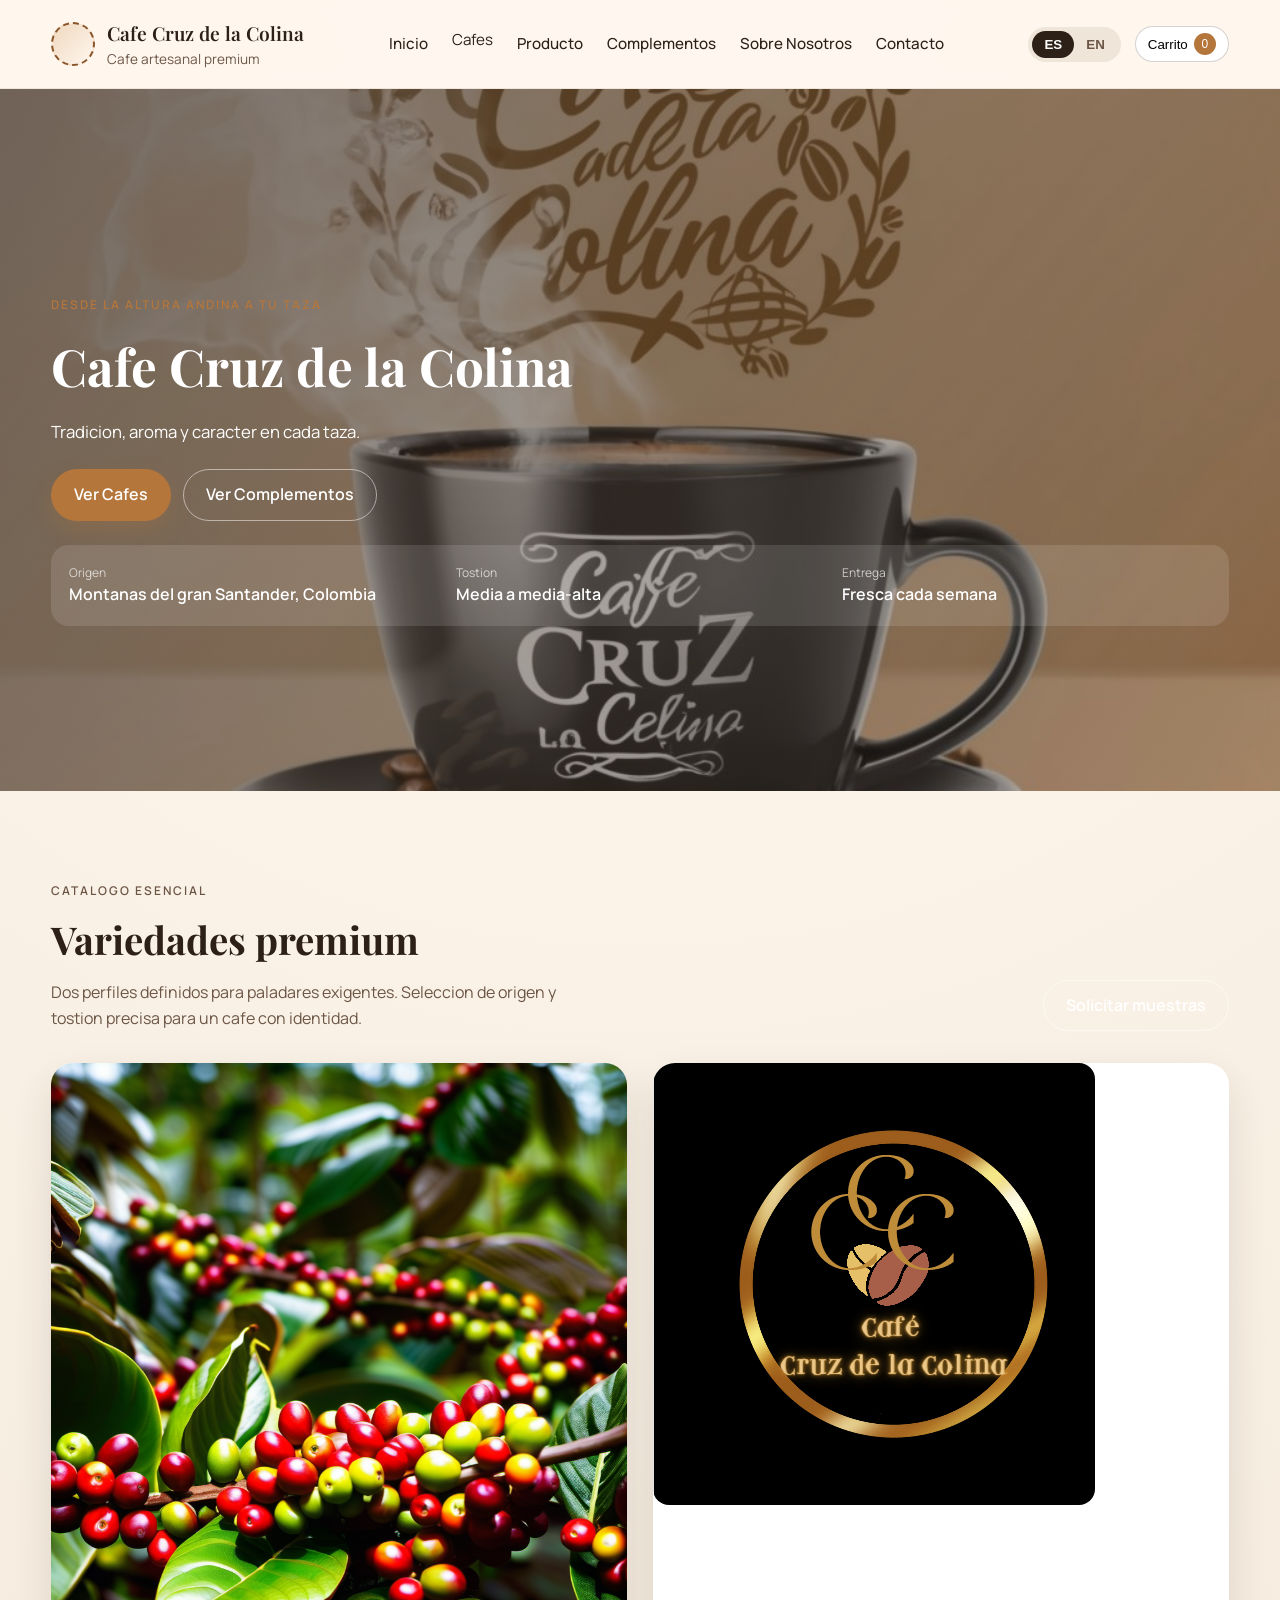
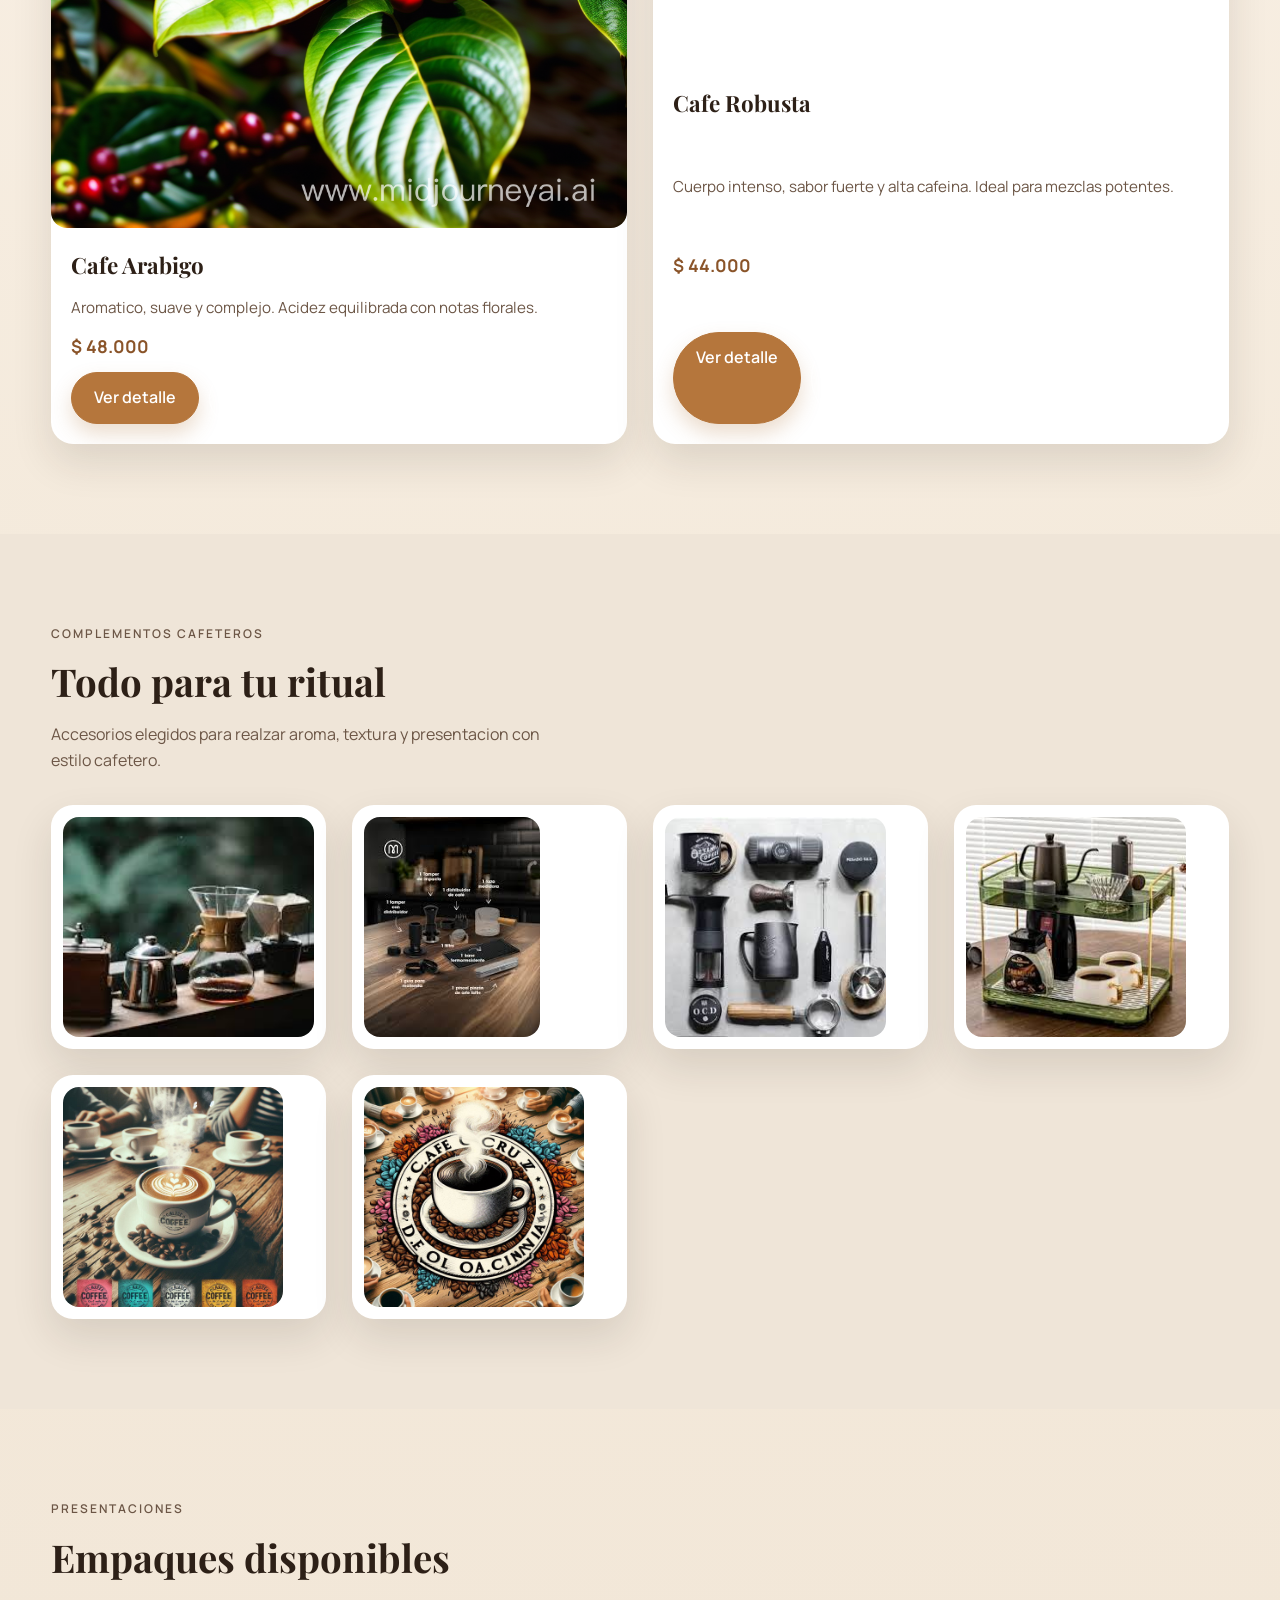
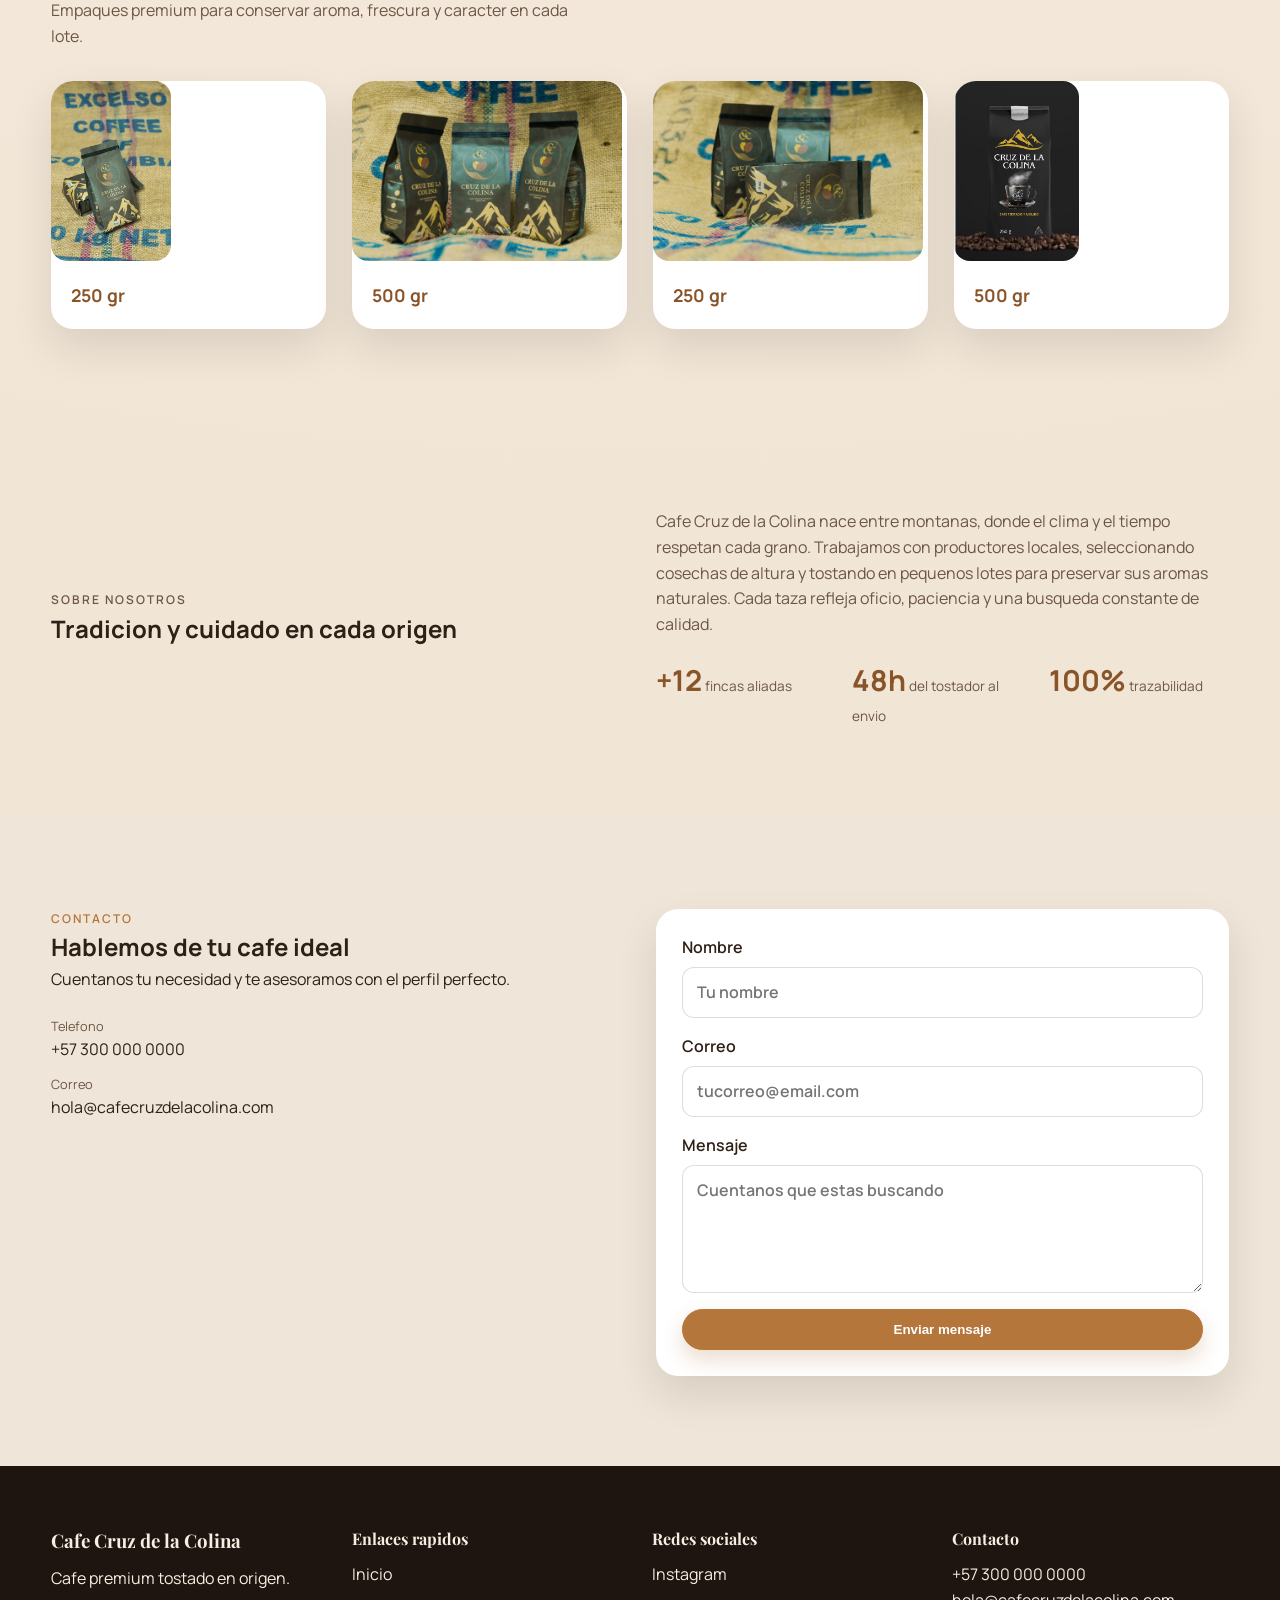
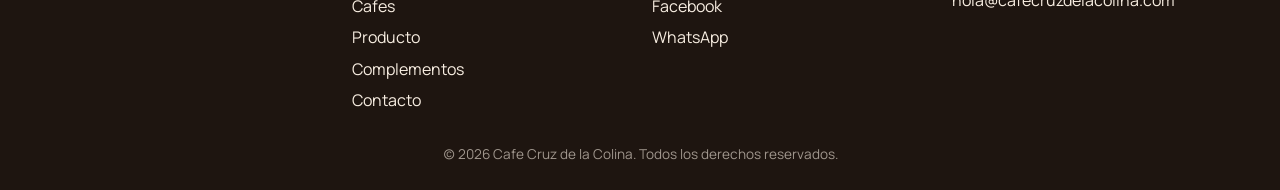
==== index.html @ 1030d4c2 "Add files via upload" ====
<!DOCTYPE html>
<html lang="es">
  <head>
    <meta charset="UTF-8" />
    <meta name="viewport" content="width=device-width, initial-scale=1" />
    <title>Cafe Cruz de la Colina | Cafe premium</title>
    <meta
      name="description"
      content="Cafe premium tostado y molido. Descubre variedades Arabigo y Robusta, y complementos para tu ritual cafetero."
    />
    <link rel="stylesheet" href="styles.css" />
    <link rel="preconnect" href="https://fonts.googleapis.com" />
    <link rel="preconnect" href="https://fonts.gstatic.com" crossorigin />
    <link
      href="https://fonts.googleapis.com/css2?family=Playfair+Display:wght@400;500;600;700&family=Manrope:wght@300;400;500;600;700&display=swap"
      rel="stylesheet"
    />
  </head>
  <body>
    <header class="site-header">
      <div class="container header-inner">
        <a class="logo" href="index.html" aria-label="Cafe Cruz de la Colina">
          <div class="logo-mark" aria-hidden="true"></div>
          <div class="logo-text">
            <span class="brand" data-i18n="brand">Cafe Cruz de la Colina</span>
            <span class="tagline" data-i18n="tagline">Cafe artesanal premium</span>
          </div>
        </a>
        <nav class="main-nav" aria-label="Principal">
          <ul>
            <li><a href="#inicio" data-i18n="nav.home">Inicio</a></li>
            <li class="has-dropdown">
              <button class="nav-trigger" type="button" aria-expanded="false" data-i18n="nav.coffees">
                Cafes
              </button>
              <ul class="dropdown">
                <li><a href="cafe-arabigo.html" data-i18n="nav.arabica">Cafe Arabigo</a></li>
                <li><a href="cafe-robusta.html" data-i18n="nav.robusta">Cafe Robusta</a></li>
              </ul>
            </li>
            <li><a href="#producto" data-i18n="nav.product">Producto</a></li>
            <li><a href="#complementos" data-i18n="nav.complements">Complementos</a></li>
            <li><a href="#nosotros" data-i18n="nav.about">Sobre Nosotros</a></li>
            <li><a href="#contacto" data-i18n="nav.contact">Contacto</a></li>
          </ul>
        </nav>
        <div class="header-actions">
          <div class="lang-toggle" role="group" aria-label="Selector de idioma">
            <button class="lang-btn active" type="button" data-lang="es">ES</button>
            <button class="lang-btn" type="button" data-lang="en">EN</button>
          </div>
          <button class="cart-btn" type="button" aria-label="Carrito">
            <span data-i18n="cart">Carrito</span>
            <span class="cart-count">0</span>
          </button>
        </div>
      </div>
    </header>

    <main>
      <section id="inicio" class="hero">
        <div class="hero-bg"></div>
        <div class="container hero-content">
          <p class="eyebrow" data-i18n="hero.eyebrow">Desde la altura andina a tu taza</p>
          <h1 data-i18n="hero.title">Cafe Cruz de la Colina</h1>
          <p class="hero-text" data-i18n="hero.subtitle">
            Tradicion, aroma y caracter en cada taza.
          </p>
          <div class="hero-actions">
            <a class="btn primary" href="#cafes" data-i18n="hero.ctaPrimary">Ver Cafes</a>
            <a class="btn ghost" href="#complementos" data-i18n="hero.ctaSecondary">Ver Complementos</a>
          </div>
          <div class="hero-meta">
            <div>
              <span class="meta-label" data-i18n="hero.meta1Label">Origen</span>
              <span class="meta-value" data-i18n="hero.meta1Value">Montanas del gran Santander, Colombia</span>
            </div>
            <div>
              <span class="meta-label" data-i18n="hero.meta2Label">Tostion</span>
              <span class="meta-value" data-i18n="hero.meta2Value">Media a media-alta</span>
            </div>
            <div>
              <span class="meta-label" data-i18n="hero.meta3Label">Entrega</span>
              <span class="meta-value" data-i18n="hero.meta3Value">Fresca cada semana</span>
            </div>
          </div>
        </div>
      </section>

      <section id="cafes" class="section">
        <div class="container">
          <div class="section-head">
            <div>
              <p class="eyebrow" data-i18n="coffees.eyebrow">Catalogo esencial</p>
              <h2 data-i18n="coffees.title">Variedades premium</h2>
              <p data-i18n="coffees.subtitle">
                Dos perfiles definidos para paladares exigentes. Seleccion de origen y tostion precisa para un cafe con identidad.
              </p>
            </div>
            <a class="btn ghost" href="#contacto" data-i18n="coffees.cta">Solicitar muestras</a>
          </div>
          <div class="grid two">
            <article class="product-card">
              <img src="cafe1.png" alt="Cafeto Arabigo" />
              <div class="product-body">
                <h3 data-i18n="arabica.title">Cafe Arabigo</h3>
                <p data-i18n="arabica.short">
                  Aromatico, suave y complejo. Acidez equilibrada con notas florales.
                </p>
                <div class="price">$ 48.000</div>
                <div class="card-actions">
                  <a class="btn primary" href="cafe-arabigo.html" data-i18n="arabica.cta">Ver detalle</a>
                  <button class="btn ghost" type="button" data-i18n="buy">Comprar ahora</button>
                </div>
              </div>
            </article>
            <article class="product-card">
              <img src="01.png" alt="Cafeto Robusta" />
              <div class="product-body">
                <h3 data-i18n="robusta.title">Cafe Robusta</h3>
                <p data-i18n="robusta.short">
                  Cuerpo intenso, sabor fuerte y alta cafeina. Ideal para mezclas potentes.
                </p>
                <div class="price">$ 44.000</div>
                <div class="card-actions">
                  <a class="btn primary" href="cafe-robusta.html" data-i18n="robusta.cta">Ver detalle</a>
                  <button class="btn ghost" type="button" data-i18n="buy">Comprar ahora</button>
                </div>
              </div>
            </article>
          </div>
        </div>
      </section>

      <section id="complementos" class="section alt">
        <div class="container">
          <div class="section-head">
            <div>
              <p class="eyebrow" data-i18n="complements.eyebrow">Complementos cafeteros</p>
              <h2 data-i18n="complements.title">Todo para tu ritual</h2>
              <p data-i18n="complements.subtitle">
                Accesorios elegidos para realzar aroma, textura y presentacion con estilo cafetero.
              </p>
            </div>
          </div>
          <div class="grid three">
            <article class="product-card compact image-only">
              <img src="cafetera1.jpg" alt="Cafetera premium" />
            </article>
            <article class="product-card compact image-only">
              <img src="cafetera2.jpg" alt="Cafetera premium" />
            </article>
            <article class="product-card compact image-only">
              <img src="cafetera3.jpg" alt="Cafetera premium" />
            </article>
            <article class="product-card compact image-only">
              <img src="cafetera4.jpg" alt="Cafetera premium" />
            </article>
            <article class="product-card compact image-only">
              <img src="cofee7.jpeg" alt="Pocillos artesanales" />
            </article>
            <article class="product-card compact image-only">
              <img src="cofee5.jpeg" alt="Gorra Cruz de la Colina" />
            </article>
          </div>
        </div>
      </section>

      <section id="producto" class="section">
        <div class="container">
          <div class="section-head">
            <div>
              <p class="eyebrow" data-i18n="product.eyebrow">Presentaciones</p>
              <h2 data-i18n="product.title">Empaques disponibles</h2>
              <p data-i18n="product.subtitle">
                Empaques premium para conservar aroma, frescura y caracter en cada lote.
              </p>
            </div>
          </div>
          <div class="grid four">
            <article class="product-card compact">
              <img src="empaque1.jpg" alt="Empaque de cafe 250 gr" />
              <div class="product-body">
                <div class="price" data-i18n="product.size250">250 gr</div>
              </div>
            </article>
            <article class="product-card compact">
              <img src="empaque2.jpg" alt="Empaque de cafe 500 gr" />
              <div class="product-body">
                <div class="price" data-i18n="product.size500">500 gr</div>
              </div>
            </article>
            <article class="product-card compact">
              <img src="empaque3.jpg" alt="Empaque de cafe 250 gr" />
              <div class="product-body">
                <div class="price" data-i18n="product.size250">250 gr</div>
              </div>
            </article>
            <article class="product-card compact">
              <img src="empaque4.jpg" alt="Empaque de cafe 500 gr" />
              <div class="product-body">
                <div class="price" data-i18n="product.size500">500 gr</div>
              </div>
            </article>
          </div>
        </div>
      </section>

      <section id="nosotros" class="section">
        <div class="container about">
          <div>
            <p class="eyebrow" data-i18n="about.eyebrow">Sobre nosotros</p>
            <h2 data-i18n="about.title">Tradicion y cuidado en cada origen</h2>
          </div>
          <div>
            <p data-i18n="about.body">
              Cafe Cruz de la Colina nace entre montanas, donde el clima y el tiempo respetan cada grano. Trabajamos con
              productores locales, seleccionando cosechas de altura y tostando en pequenos lotes para preservar sus
              aromas naturales. Cada taza refleja oficio, paciencia y una busqueda constante de calidad.
            </p>
            <div class="about-metrics">
              <div>
                <span class="metric">+12</span>
                <span class="metric-label" data-i18n="about.metric1">fincas aliadas</span>
              </div>
              <div>
                <span class="metric">48h</span>
                <span class="metric-label" data-i18n="about.metric2">del tostador al envio</span>
              </div>
              <div>
                <span class="metric">100%</span>
                <span class="metric-label" data-i18n="about.metric3">trazabilidad</span>
              </div>
            </div>
          </div>
        </div>
      </section>

      <section id="contacto" class="section alt">
        <div class="container contact">
          <div>
            <p class="eyebrow" data-i18n="contact.eyebrow">Contacto</p>
            <h2 data-i18n="contact.title">Hablemos de tu cafe ideal</h2>
            <p data-i18n="contact.subtitle">
              Cuentanos tu necesidad y te asesoramos con el perfil perfecto.
            </p>
            <div class="contact-info">
              <div>
                <span class="label" data-i18n="contact.phone">Telefono</span>
                <span>+57 300 000 0000</span>
              </div>
              <div>
                <span class="label" data-i18n="contact.email">Correo</span>
                <span>hola@cafecruzdelacolina.com</span>
              </div>
            </div>
          </div>
          <form class="contact-form">
            <label>
              <span data-i18n="contact.name">Nombre</span>
              <input type="text" name="nombre" placeholder="Tu nombre" required />
            </label>
            <label>
              <span data-i18n="contact.emailLabel">Correo</span>
              <input type="email" name="correo" placeholder="tucorreo@email.com" required />
            </label>
            <label>
              <span data-i18n="contact.message">Mensaje</span>
              <textarea name="mensaje" rows="4" placeholder="Cuentanos que estas buscando" required></textarea>
            </label>
            <button class="btn primary" type="submit" data-i18n="contact.send">Enviar mensaje</button>
          </form>
        </div>
      </section>
    </main>

    <footer class="site-footer">
      <div class="container footer-inner">
        <div>
          <h3>Cafe Cruz de la Colina</h3>
          <p data-i18n="footer.tagline">Cafe premium tostado en origen.</p>
        </div>
        <div>
          <h4 data-i18n="footer.quick">Enlaces rapidos</h4>
          <ul>
            <li><a href="#inicio" data-i18n="nav.home">Inicio</a></li>
            <li><a href="#cafes" data-i18n="nav.coffees">Cafes</a></li>
            <li><a href="#producto" data-i18n="nav.product">Producto</a></li>
            <li><a href="#complementos" data-i18n="nav.complements">Complementos</a></li>
            <li><a href="#contacto" data-i18n="nav.contact">Contacto</a></li>
          </ul>
        </div>
        <div>
          <h4 data-i18n="footer.social">Redes sociales</h4>
          <ul>
            <li><a href="https://instagram.com" target="_blank" rel="noreferrer">Instagram</a></li>
            <li><a href="https://facebook.com" target="_blank" rel="noreferrer">Facebook</a></li>
            <li><a href="https://wa.me/573000000000" target="_blank" rel="noreferrer">WhatsApp</a></li>
          </ul>
        </div>
        <div>
          <h4 data-i18n="footer.contact">Contacto</h4>
          <p>+57 300 000 0000</p>
          <p>hola@cafecruzdelacolina.com</p>
        </div>
      </div>
      <div class="footer-bottom">
        <span data-i18n="footer.copy">(c) 2026 Cafe Cruz de la Colina. Todos los derechos reservados.</span>
      </div>
    </footer>

    <aside class="cart-drawer" aria-hidden="true">
      <div class="cart-drawer-header">
        <h3 data-i18n="cart">Carrito</h3>
        <span class="cart-status">0</span>
      </div>
      <p class="cart-note" data-i18n="cart.note">
        Tu carrito esta listo para integracion de pagos.
      </p>
    </aside>

    <script src="app.js"></script>
  </body>
</html>
---- styles.css ----
:root {
  --bg: #f6f0e7;
  --bg-alt: #efe5d8;
  --text: #2d2017;
  --muted: #6c5646;
  --accent: #b5763c;
  --accent-dark: #8a5429;
  --cream: #fff7ef;
  --shadow: 0 18px 40px rgba(45, 32, 23, 0.12);
  --radius: 22px;
}

* {
  box-sizing: border-box;
  margin: 0;
  padding: 0;
}

body {
  font-family: "Manrope", sans-serif;
  color: var(--text);
  background: radial-gradient(circle at top, #fff7ef 0%, #f4eadc 45%, #efe2d1 100%);
  line-height: 1.6;
  scroll-behavior: smooth;
}

img {
  max-width: 100%;
  display: block;
  border-radius: 16px;
}

a {
  color: inherit;
  text-decoration: none;
}

a:focus-visible,
button:focus-visible,
input:focus-visible,
textarea:focus-visible {
  outline: 2px solid var(--accent-dark);
  outline-offset: 2px;
}

.container {
  width: min(1200px, 92vw);
  margin: 0 auto;
}

.site-header {
  position: sticky;
  top: 0;
  z-index: 50;
  background: rgba(255, 247, 239, 0.9);
  backdrop-filter: blur(10px);
  border-bottom: 1px solid rgba(45, 32, 23, 0.08);
}

.header-inner {
  display: flex;
  align-items: center;
  justify-content: space-between;
  padding: 18px 0;
  gap: 24px;
}

.logo {
  display: flex;
  align-items: center;
  gap: 12px;
}

.logo-mark {
  width: 44px;
  height: 44px;
  border-radius: 50%;
  border: 2px dashed var(--accent-dark);
  background: linear-gradient(135deg, #f0d8be, #fff7ef);
}

.logo-text {
  display: flex;
  flex-direction: column;
}

.brand {
  font-family: "Playfair Display", serif;
  font-size: 1.2rem;
  font-weight: 600;
}

.tagline {
  font-size: 0.85rem;
  color: var(--muted);
}

.main-nav ul {
  display: flex;
  align-items: center;
  list-style: none;
  gap: 20px;
  font-size: 0.95rem;
}

.main-nav {
  position: relative;
  z-index: 60;
}

.main-nav a,
.nav-trigger {
  padding: 6px 2px;
  color: var(--text);
  font-weight: 500;
  transition: color 0.2s ease;
}

.main-nav a:hover,
.nav-trigger:hover {
  color: var(--accent-dark);
}

.has-dropdown {
  position: relative;
  padding-bottom: 8px;
}

.nav-trigger {
  border: none;
  background: transparent;
  font: inherit;
  cursor: pointer;
}

.dropdown {
  position: absolute;
  top: calc(100% + 8px);
  left: 0;
  background: var(--cream);
  padding: 12px;
  border-radius: 14px;
  box-shadow: var(--shadow);
  list-style: none;
  min-width: 190px;
  display: flex;
  flex-direction: column;
  gap: 8px;
  z-index: 100;
  opacity: 0;
  visibility: hidden;
  pointer-events: none;
  transform: translateY(6px);
  transition: opacity 0.2s ease, transform 0.2s ease, visibility 0.2s ease;
}

.has-dropdown:hover .dropdown,
.has-dropdown:focus-within .dropdown {
  opacity: 1;
  visibility: visible;
  pointer-events: auto;
  transform: translateY(0);
}

.has-dropdown:hover .nav-trigger,
.has-dropdown:focus-within .nav-trigger {
  color: var(--accent-dark);
}

.dropdown a {
  color: var(--muted);
  font-size: 0.9rem;
}

.header-actions {
  display: flex;
  align-items: center;
  gap: 14px;
}

.lang-toggle {
  display: flex;
  background: var(--bg-alt);
  border-radius: 999px;
  padding: 4px;
}

.lang-btn {
  border: none;
  background: transparent;
  padding: 6px 12px;
  border-radius: 999px;
  cursor: pointer;
  font-weight: 600;
  color: var(--muted);
}

.lang-btn.active {
  background: var(--text);
  color: #fff;
}

.cart-btn {
  border: 1px solid rgba(45, 32, 23, 0.2);
  background: #fff;
  padding: 6px 12px;
  border-radius: 999px;
  display: inline-flex;
  gap: 6px;
  align-items: center;
  cursor: pointer;
}

.cart-count {
  background: var(--accent);
  color: #fff;
  font-size: 0.75rem;
  width: 22px;
  height: 22px;
  display: inline-flex;
  align-items: center;
  justify-content: center;
  border-radius: 50%;
}

.hero {
  position: relative;
  min-height: 78vh;
  display: flex;
  align-items: center;
  padding: 120px 0 80px;
  overflow: hidden;
}

.hero-bg {
  position: absolute;
  inset: 0;
  background: linear-gradient(120deg, rgba(45, 32, 23, 0.7), rgba(45, 32, 23, 0.2)),
    url("03.jpg") center/cover no-repeat;
  opacity: 0.95;
}

.hero-content {
  position: relative;
  color: #fff;
  display: grid;
  gap: 24px;
  animation: heroReveal 1s ease both;
}

.eyebrow {
  text-transform: uppercase;
  letter-spacing: 2px;
  font-size: 0.75rem;
  color: var(--accent);
  font-weight: 600;
}

.hero h1 {
  font-family: "Playfair Display", serif;
  font-size: clamp(2.6rem, 4vw, 4rem);
  line-height: 1.1;
}

.hero-text {
  max-width: 520px;
  font-size: 1.05rem;
}

.hero-actions {
  display: flex;
  flex-wrap: wrap;
  gap: 12px;
}

.btn {
  padding: 12px 22px;
  border-radius: 999px;
  border: 1px solid transparent;
  font-weight: 600;
  cursor: pointer;
  transition: all 0.3s ease;
}

.btn.primary {
  background: var(--accent);
  color: #fff;
  border-color: var(--accent);
  box-shadow: 0 10px 20px rgba(181, 118, 60, 0.25);
}

.btn.primary:hover {
  background: var(--accent-dark);
  border-color: var(--accent-dark);
}

.btn.ghost {
  background: transparent;
  color: #fff;
  border-color: rgba(255, 255, 255, 0.5);
}

.btn.ghost:hover {
  border-color: #fff;
}

.hero-meta {
  display: grid;
  grid-template-columns: repeat(auto-fit, minmax(180px, 1fr));
  gap: 18px;
  background: rgba(255, 255, 255, 0.12);
  padding: 18px;
  border-radius: 18px;
  backdrop-filter: blur(8px);
}

.meta-label {
  display: block;
  font-size: 0.75rem;
  color: rgba(255, 255, 255, 0.7);
}

.meta-value {
  font-weight: 600;
}

.section {
  padding: 90px 0;
}

.section.alt {
  background: var(--bg-alt);
}

.section-head {
  display: flex;
  align-items: flex-end;
  justify-content: space-between;
  gap: 24px;
  margin-bottom: 32px;
}

.section-head h2 {
  font-family: "Playfair Display", serif;
  font-size: clamp(2rem, 3vw, 2.8rem);
  margin: 8px 0 10px;
}

.section-head p {
  color: var(--muted);
  max-width: 520px;
}

.grid {
  display: grid;
  gap: 26px;
}

.grid.two {
  grid-template-columns: repeat(auto-fit, minmax(280px, 1fr));
}

.grid.three {
  grid-template-columns: repeat(auto-fit, minmax(240px, 1fr));
}

.grid.four {
  grid-template-columns: repeat(auto-fit, minmax(200px, 1fr));
}

.product-card {
  background: #fff;
  border-radius: var(--radius);
  overflow: hidden;
  box-shadow: var(--shadow);
  display: grid;
  transition: transform 0.3s ease, box-shadow 0.3s ease;
  animation: cardRise 0.8s ease both;
}

.grid .product-card:nth-child(2) {
  animation-delay: 0.08s;
}

.grid .product-card:nth-child(3) {
  animation-delay: 0.16s;
}

.product-card:hover {
  transform: translateY(-6px);
  box-shadow: 0 26px 48px rgba(45, 32, 23, 0.16);
}

.product-body {
  padding: 20px;
  display: grid;
  gap: 12px;
}

.product-body h3 {
  font-family: "Playfair Display", serif;
  font-size: 1.4rem;
}

.product-body p {
  color: var(--muted);
  font-size: 0.95rem;
}

.price {
  font-size: 1.1rem;
  font-weight: 700;
  color: var(--accent-dark);
}

.card-actions {
  display: flex;
  gap: 10px;
  flex-wrap: wrap;
}

.product-card.compact img {
  height: 180px;
  object-fit: cover;
}

.product-card.image-only {
  padding: 12px;
}

.product-card.image-only img {
  height: 220px;
}

.about {
  display: grid;
  grid-template-columns: repeat(auto-fit, minmax(260px, 1fr));
  gap: 32px;
  align-items: center;
}

.about p {
  color: var(--muted);
}

.about-metrics {
  display: grid;
  grid-template-columns: repeat(auto-fit, minmax(120px, 1fr));
  gap: 16px;
  margin-top: 20px;
}

.metric {
  font-size: 1.8rem;
  font-weight: 700;
  color: var(--accent-dark);
}

.metric-label {
  font-size: 0.85rem;
  color: var(--muted);
}

.contact {
  display: grid;
  grid-template-columns: repeat(auto-fit, minmax(280px, 1fr));
  gap: 32px;
}

.contact-info {
  display: grid;
  gap: 12px;
  margin-top: 24px;
}

.contact-info .label {
  display: block;
  font-size: 0.8rem;
  color: var(--muted);
}

.contact-form {
  background: #fff;
  padding: 26px;
  border-radius: var(--radius);
  box-shadow: var(--shadow);
  display: grid;
  gap: 16px;
}

.contact-form label {
  display: grid;
  gap: 6px;
  font-weight: 600;
}

.contact-form input,
.contact-form textarea {
  border: 1px solid rgba(45, 32, 23, 0.15);
  padding: 12px 14px;
  border-radius: 12px;
  font: inherit;
}

.site-footer {
  background: #1e1510;
  color: #f7ede1;
  padding: 60px 0 24px;
}

.footer-inner {
  display: grid;
  grid-template-columns: repeat(auto-fit, minmax(200px, 1fr));
  gap: 24px;
}

.site-footer h3,
.site-footer h4 {
  font-family: "Playfair Display", serif;
  margin-bottom: 10px;
}

.site-footer a {
  color: #f7ede1;
}

.site-footer ul {
  list-style: none;
  display: grid;
  gap: 6px;
}

.footer-bottom {
  margin-top: 30px;
  text-align: center;
  font-size: 0.85rem;
  color: rgba(247, 237, 225, 0.6);
}

.product-page {
  padding-top: 40px;
}

.product-hero {
  padding: 120px 0 60px;
  background: linear-gradient(120deg, #fff7ef, #efe2d1);
}

.product-hero-inner {
  display: grid;
  grid-template-columns: repeat(auto-fit, minmax(280px, 1fr));
  gap: 32px;
  align-items: center;
}

.product-hero-text .lead {
  color: var(--muted);
  margin: 12px 0 18px;
}

.product-hero-media {
  display: grid;
  gap: 18px;
}

.product-highlights {
  display: grid;
  grid-template-columns: repeat(auto-fit, minmax(160px, 1fr));
  gap: 16px;
  margin-top: 18px;
}

.product-highlights .label {
  display: block;
  font-size: 0.8rem;
  color: var(--muted);
}

.flavor-list {
  list-style: none;
  display: grid;
  gap: 8px;
  color: var(--muted);
}

.cart-drawer {
  position: fixed;
  right: 24px;
  bottom: 24px;
  width: 280px;
  background: #fff;
  border-radius: 18px;
  padding: 18px;
  box-shadow: var(--shadow);
  opacity: 0;
  pointer-events: none;
  transform: translateY(10px);
}

.cart-drawer-header {
  display: flex;
  align-items: center;
  justify-content: space-between;
  margin-bottom: 10px;
}

.cart-status {
  background: var(--accent-dark);
  color: #fff;
  font-weight: 700;
  font-size: 0.8rem;
  width: 26px;
  height: 26px;
  display: inline-flex;
  align-items: center;
  justify-content: center;
  border-radius: 50%;
}

.cart-note {
  color: var(--muted);
  font-size: 0.85rem;
}

@keyframes heroReveal {
  from {
    opacity: 0;
    transform: translateY(20px);
  }
  to {
    opacity: 1;
    transform: translateY(0);
  }
}

@keyframes cardRise {
  from {
    opacity: 0;
    transform: translateY(14px);
  }
  to {
    opacity: 1;
    transform: translateY(0);
  }
}

@media (max-width: 900px) {
  .header-inner {
    flex-wrap: wrap;
    justify-content: center;
  }

  .main-nav ul {
    flex-direction: column;
    align-items: flex-start;
    width: 100%;
    gap: 10px;
  }

  .has-dropdown {
    width: 100%;
  }

  .dropdown {
    position: static;
    box-shadow: none;
    background: transparent;
    padding: 6px 0 0 12px;
  }

  .hero {
    padding-top: 140px;
  }

  .section-head {
    flex-direction: column;
    align-items: flex-start;
  }
}

@media (max-width: 640px) {
  .header-actions {
    width: 100%;
    justify-content: center;
  }

  .hero-meta {
    grid-template-columns: 1fr;
  }

  .product-hero {
    padding-top: 140px;
  }
}
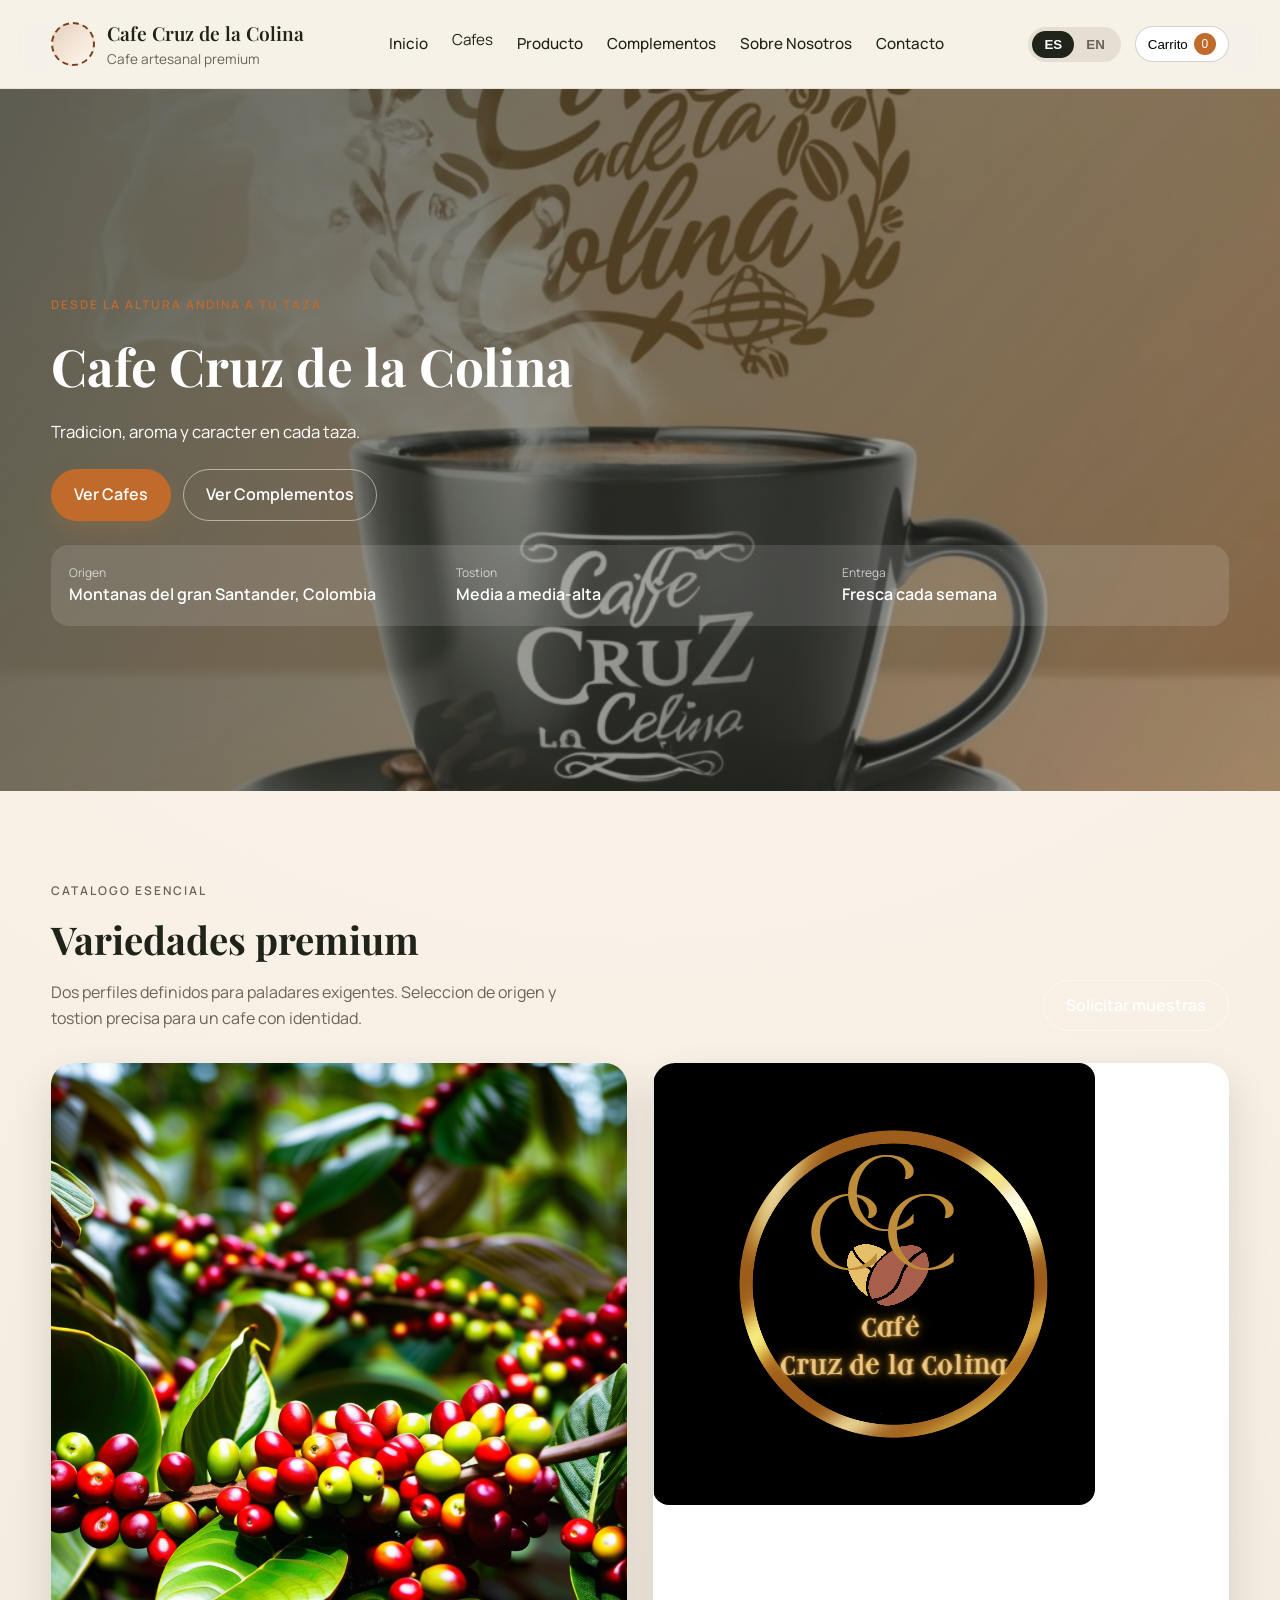
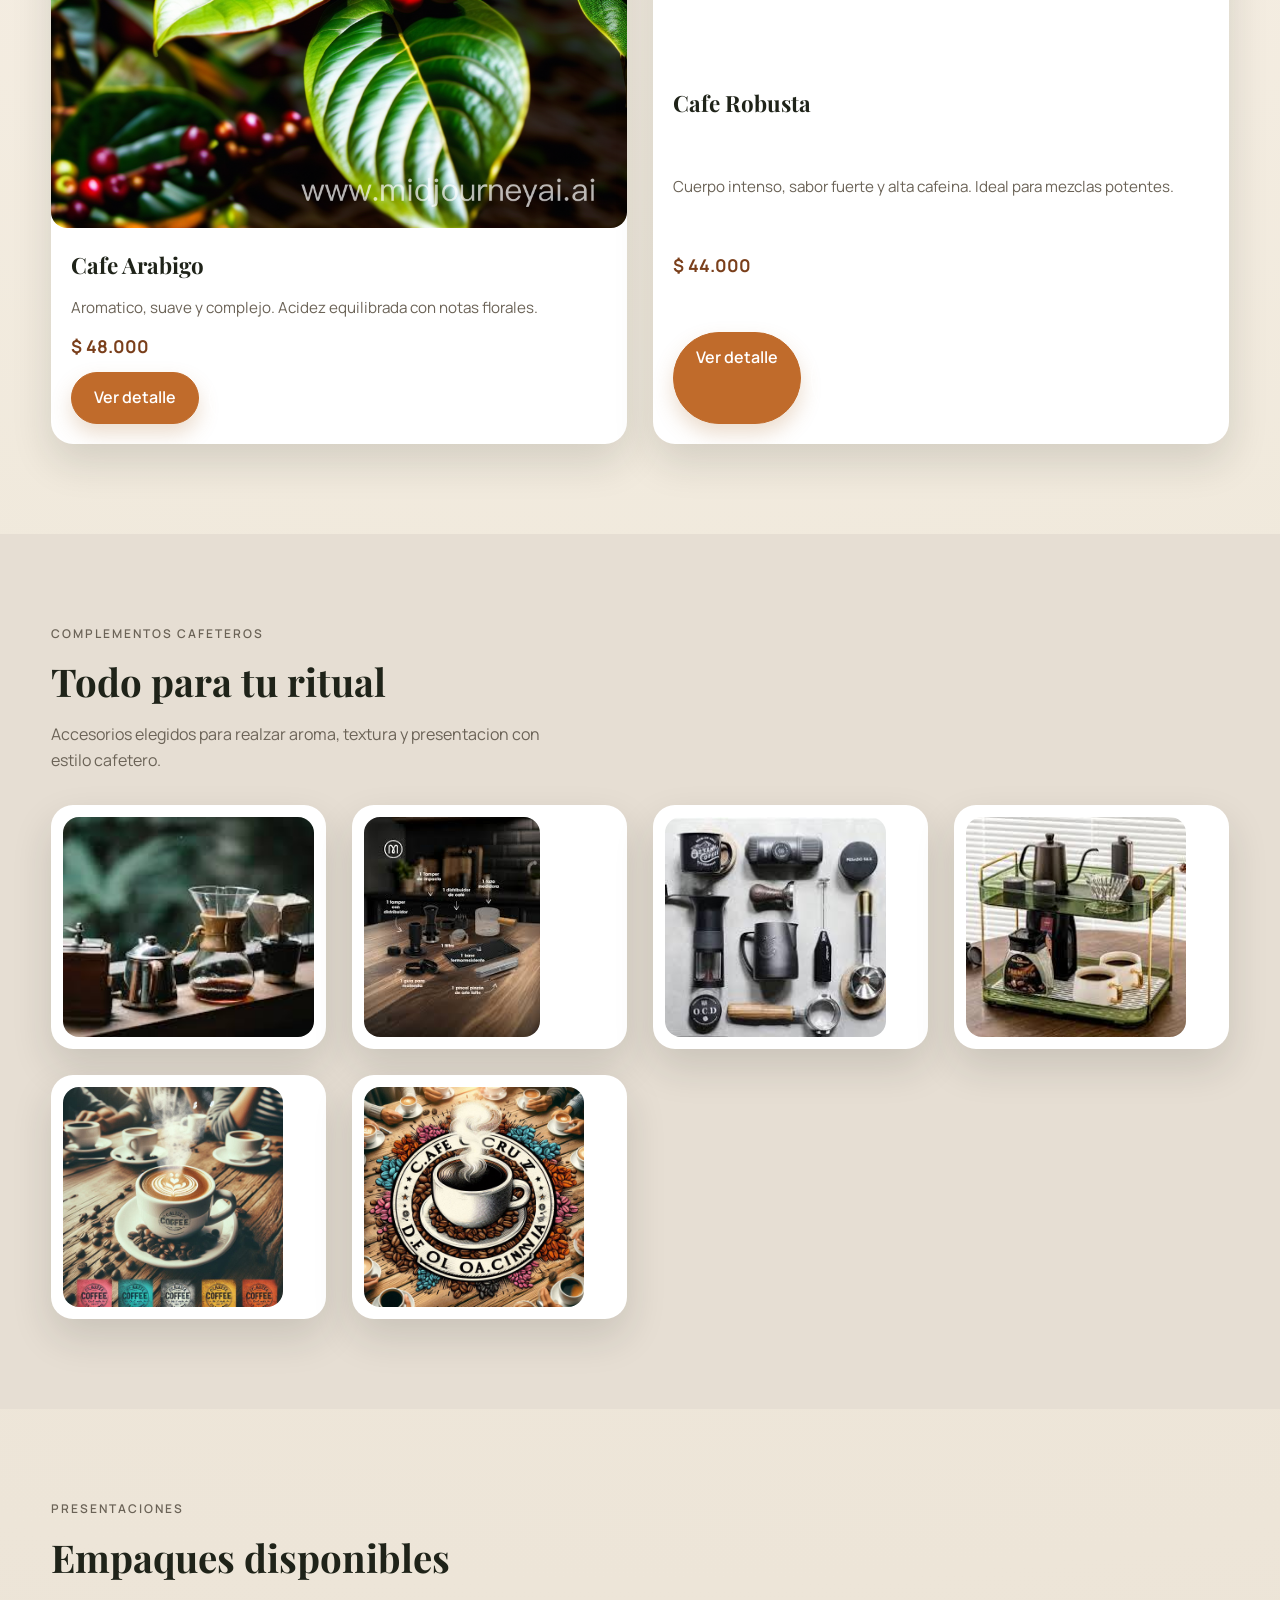
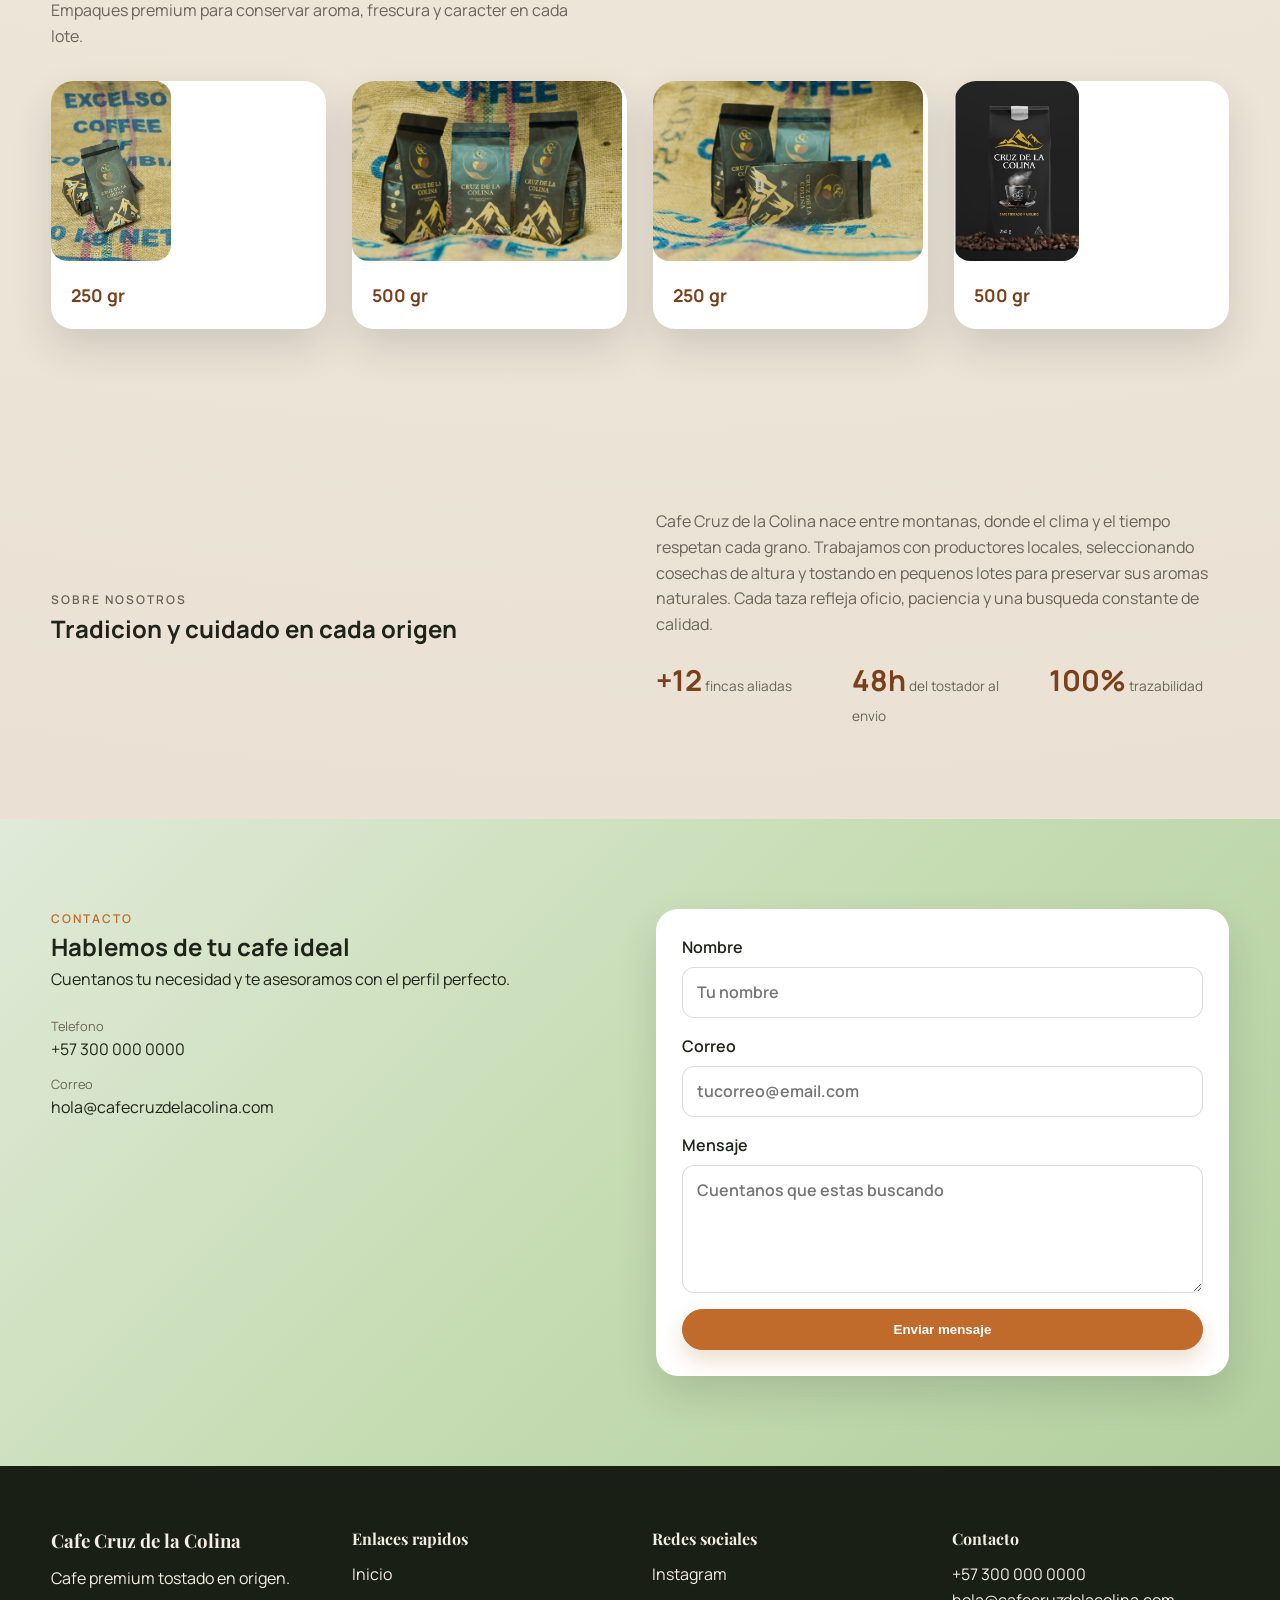
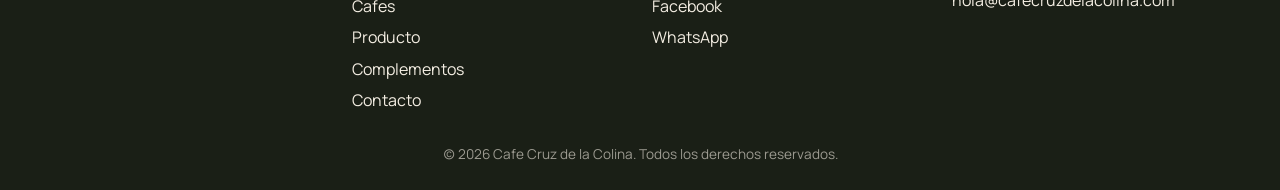
==== commit 5fa501a8: "Add files via upload" ====
--- a/index.html
+++ b/index.html
@@ -320,5 +320,37 @@
     </aside>
 
     <script src="app.js"></script>
+    <script>
+      (function () {
+        if (!window.chatbase || window.chatbase("getState") !== "initialized") {
+          window.chatbase = (...arguments) => {
+            if (!window.chatbase.q) {
+              window.chatbase.q = [];
+            }
+            window.chatbase.q.push(arguments);
+          };
+          window.chatbase = new Proxy(window.chatbase, {
+            get(target, prop) {
+              if (prop === "q") {
+                return target.q;
+              }
+              return (...args) => target(prop, ...args);
+            }
+          });
+        }
+        const onLoad = function () {
+          const script = document.createElement("script");
+          script.src = "https://www.chatbase.co/embed.min.js";
+          script.id = "6IQOaz95Gw_SvGX3-_fzA";
+          script.domain = "www.chatbase.co";
+          document.body.appendChild(script);
+        };
+        if (document.readyState === "complete") {
+          onLoad();
+        } else {
+          window.addEventListener("load", onLoad);
+        }
+      })();
+    </script>
   </body>
 </html>
--- a/styles.css
+++ b/styles.css
@@ -1,12 +1,12 @@
 :root {
-  --bg: #f6f0e7;
-  --bg-alt: #efe5d8;
-  --text: #2d2017;
-  --muted: #6c5646;
-  --accent: #b5763c;
-  --accent-dark: #8a5429;
-  --cream: #fff7ef;
-  --shadow: 0 18px 40px rgba(45, 32, 23, 0.12);
+  --bg: #f6f1e8;
+  --bg-alt: #e6ded3;
+  --text: #1f2319;
+  --muted: #6b6357;
+  --accent: #c06b2b;
+  --accent-dark: #7a3f1b;
+  --cream: #fef7ee;
+  --shadow: 0 18px 40px rgba(31, 35, 25, 0.14);
   --radius: 22px;
 }
 
@@ -19,7 +19,7 @@
 body {
   font-family: "Manrope", sans-serif;
   color: var(--text);
-  background: radial-gradient(circle at top, #fff7ef 0%, #f4eadc 45%, #efe2d1 100%);
+  background: radial-gradient(circle at top, #fff7ef 0%, #f0e9dc 45%, #e7ddd0 100%);
   line-height: 1.6;
   scroll-behavior: smooth;
 }
@@ -52,9 +52,9 @@
   position: sticky;
   top: 0;
   z-index: 50;
-  background: rgba(255, 247, 239, 0.9);
+  background: rgba(246, 241, 232, 0.92);
   backdrop-filter: blur(10px);
-  border-bottom: 1px solid rgba(45, 32, 23, 0.08);
+  border-bottom: 1px solid rgba(31, 35, 25, 0.08);
 }
 
 .header-inner {
@@ -76,7 +76,7 @@
   height: 44px;
   border-radius: 50%;
   border: 2px dashed var(--accent-dark);
-  background: linear-gradient(135deg, #f0d8be, #fff7ef);
+  background: linear-gradient(135deg, #e6d2bd, #fff7ef);
 }
 
 .logo-text {
@@ -201,7 +201,7 @@
 }
 
 .cart-btn {
-  border: 1px solid rgba(45, 32, 23, 0.2);
+  border: 1px solid rgba(31, 35, 25, 0.2);
   background: #fff;
   padding: 6px 12px;
   border-radius: 999px;
@@ -235,7 +235,7 @@
 .hero-bg {
   position: absolute;
   inset: 0;
-  background: linear-gradient(120deg, rgba(45, 32, 23, 0.7), rgba(45, 32, 23, 0.2)),
+  background: linear-gradient(120deg, rgba(31, 35, 25, 0.75), rgba(31, 35, 25, 0.2)),
     url("03.jpg") center/cover no-repeat;
   opacity: 0.95;
 }
@@ -332,6 +332,10 @@
   background: var(--bg-alt);
 }
 
+#contacto.section.alt {
+  background: linear-gradient(135deg, #dfead8 0%, #c6dcb3 50%, #b3cf9f 100%);
+}
+
 .section-head {
   display: flex;
   align-items: flex-end;
@@ -388,7 +392,7 @@
 
 .product-card:hover {
   transform: translateY(-6px);
-  box-shadow: 0 26px 48px rgba(45, 32, 23, 0.16);
+  box-shadow: 0 26px 48px rgba(31, 35, 25, 0.16);
 }
 
 .product-body {
@@ -496,15 +500,15 @@
 
 .contact-form input,
 .contact-form textarea {
-  border: 1px solid rgba(45, 32, 23, 0.15);
+  border: 1px solid rgba(31, 35, 25, 0.15);
   padding: 12px 14px;
   border-radius: 12px;
   font: inherit;
 }
 
 .site-footer {
-  background: #1e1510;
-  color: #f7ede1;
+  background: #1a1f16;
+  color: #f3ede2;
   padding: 60px 0 24px;
 }
 
@@ -521,7 +525,7 @@
 }
 
 .site-footer a {
-  color: #f7ede1;
+  color: #f3ede2;
 }
 
 .site-footer ul {
@@ -534,7 +538,7 @@
   margin-top: 30px;
   text-align: center;
   font-size: 0.85rem;
-  color: rgba(247, 237, 225, 0.6);
+  color: rgba(243, 237, 226, 0.6);
 }
 
 .product-page {
@@ -543,7 +547,7 @@
 
 .product-hero {
   padding: 120px 0 60px;
-  background: linear-gradient(120deg, #fff7ef, #efe2d1);
+  background: linear-gradient(120deg, #fff7ef, #e7ddd0);
 }
 
 .product-hero-inner {
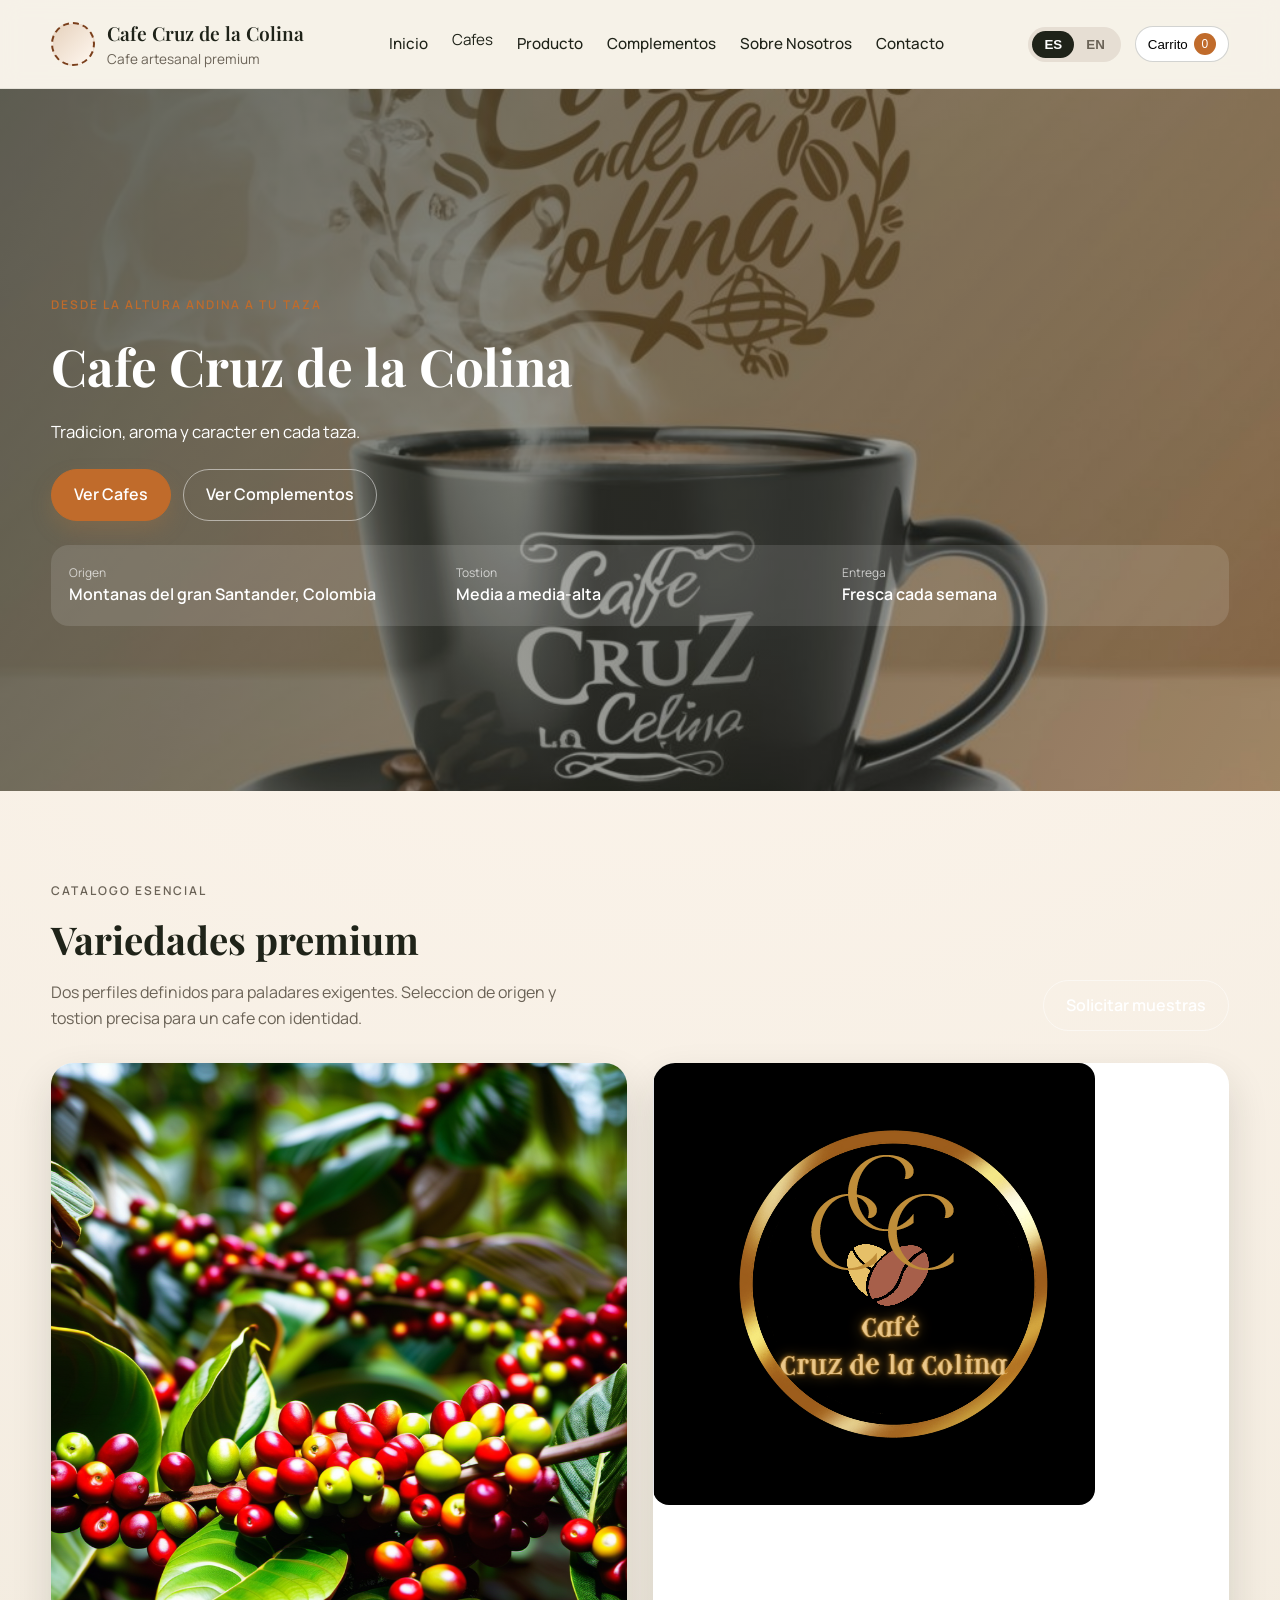
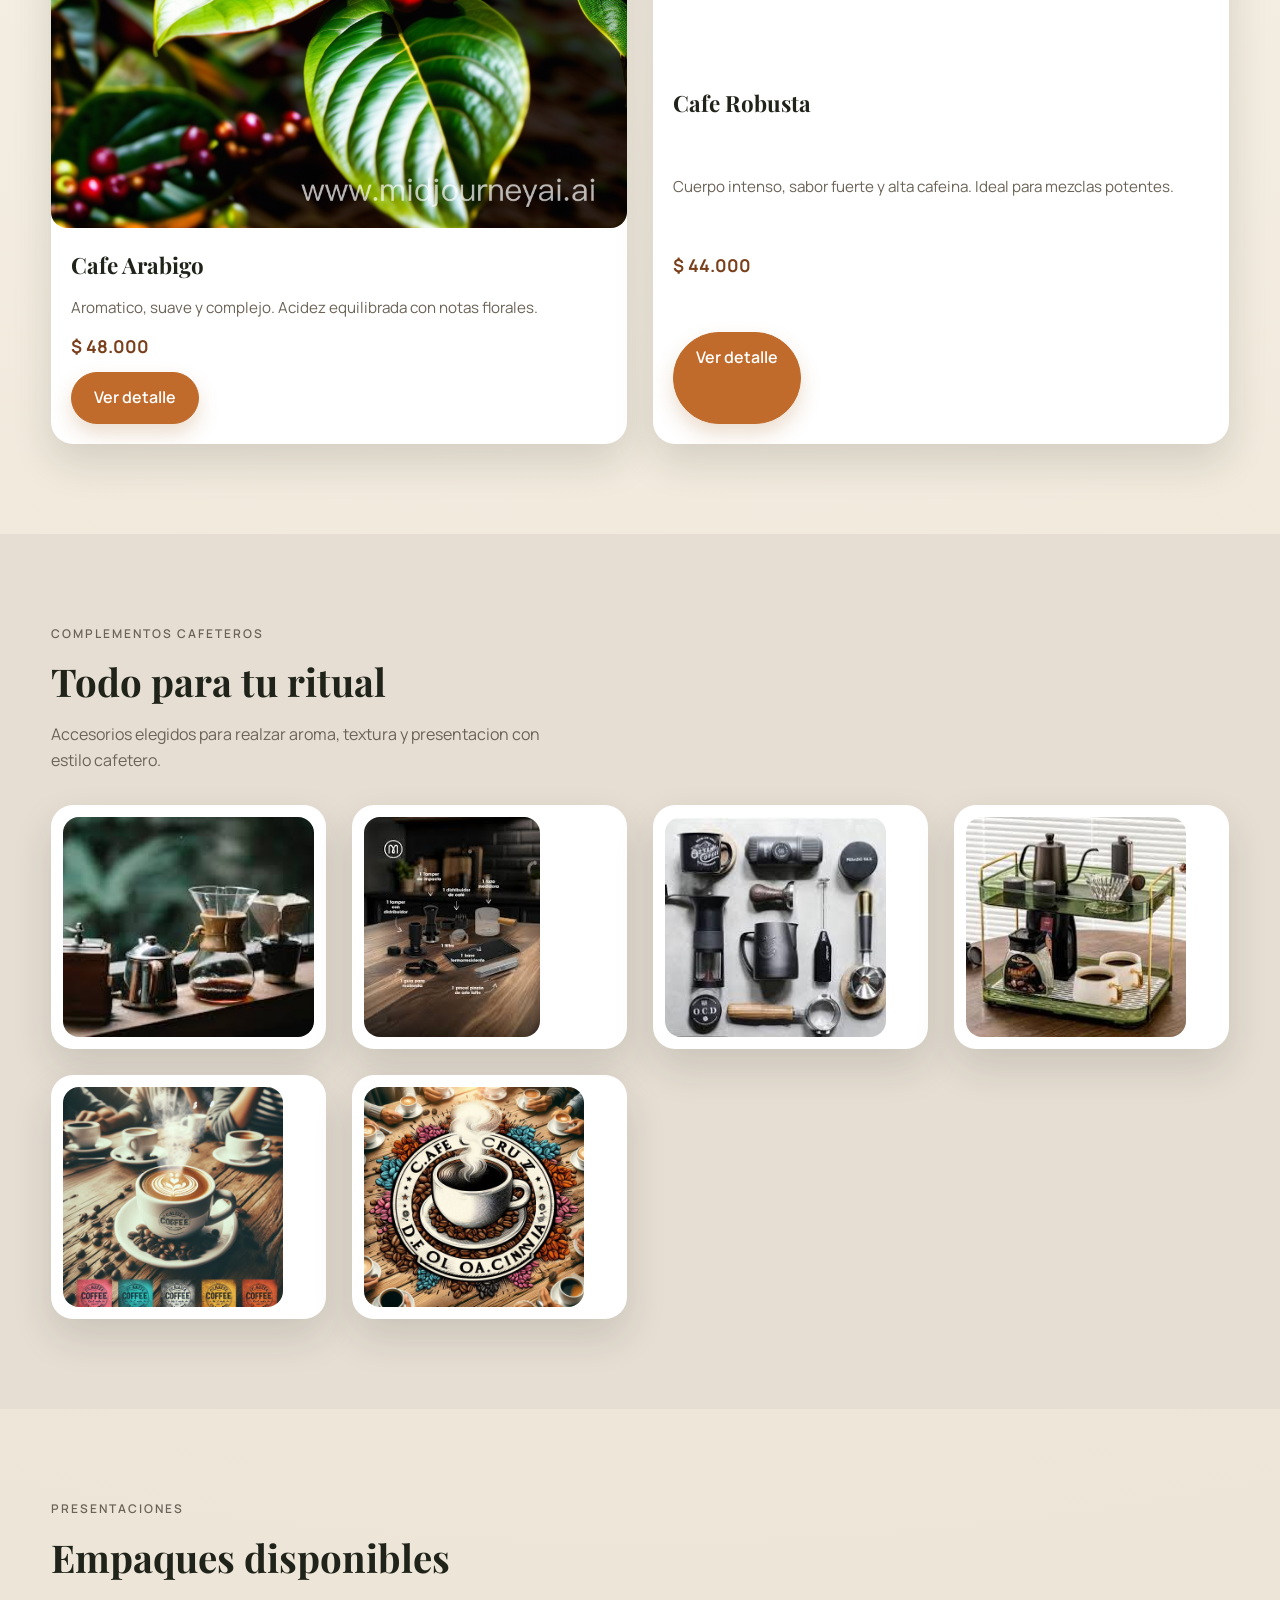
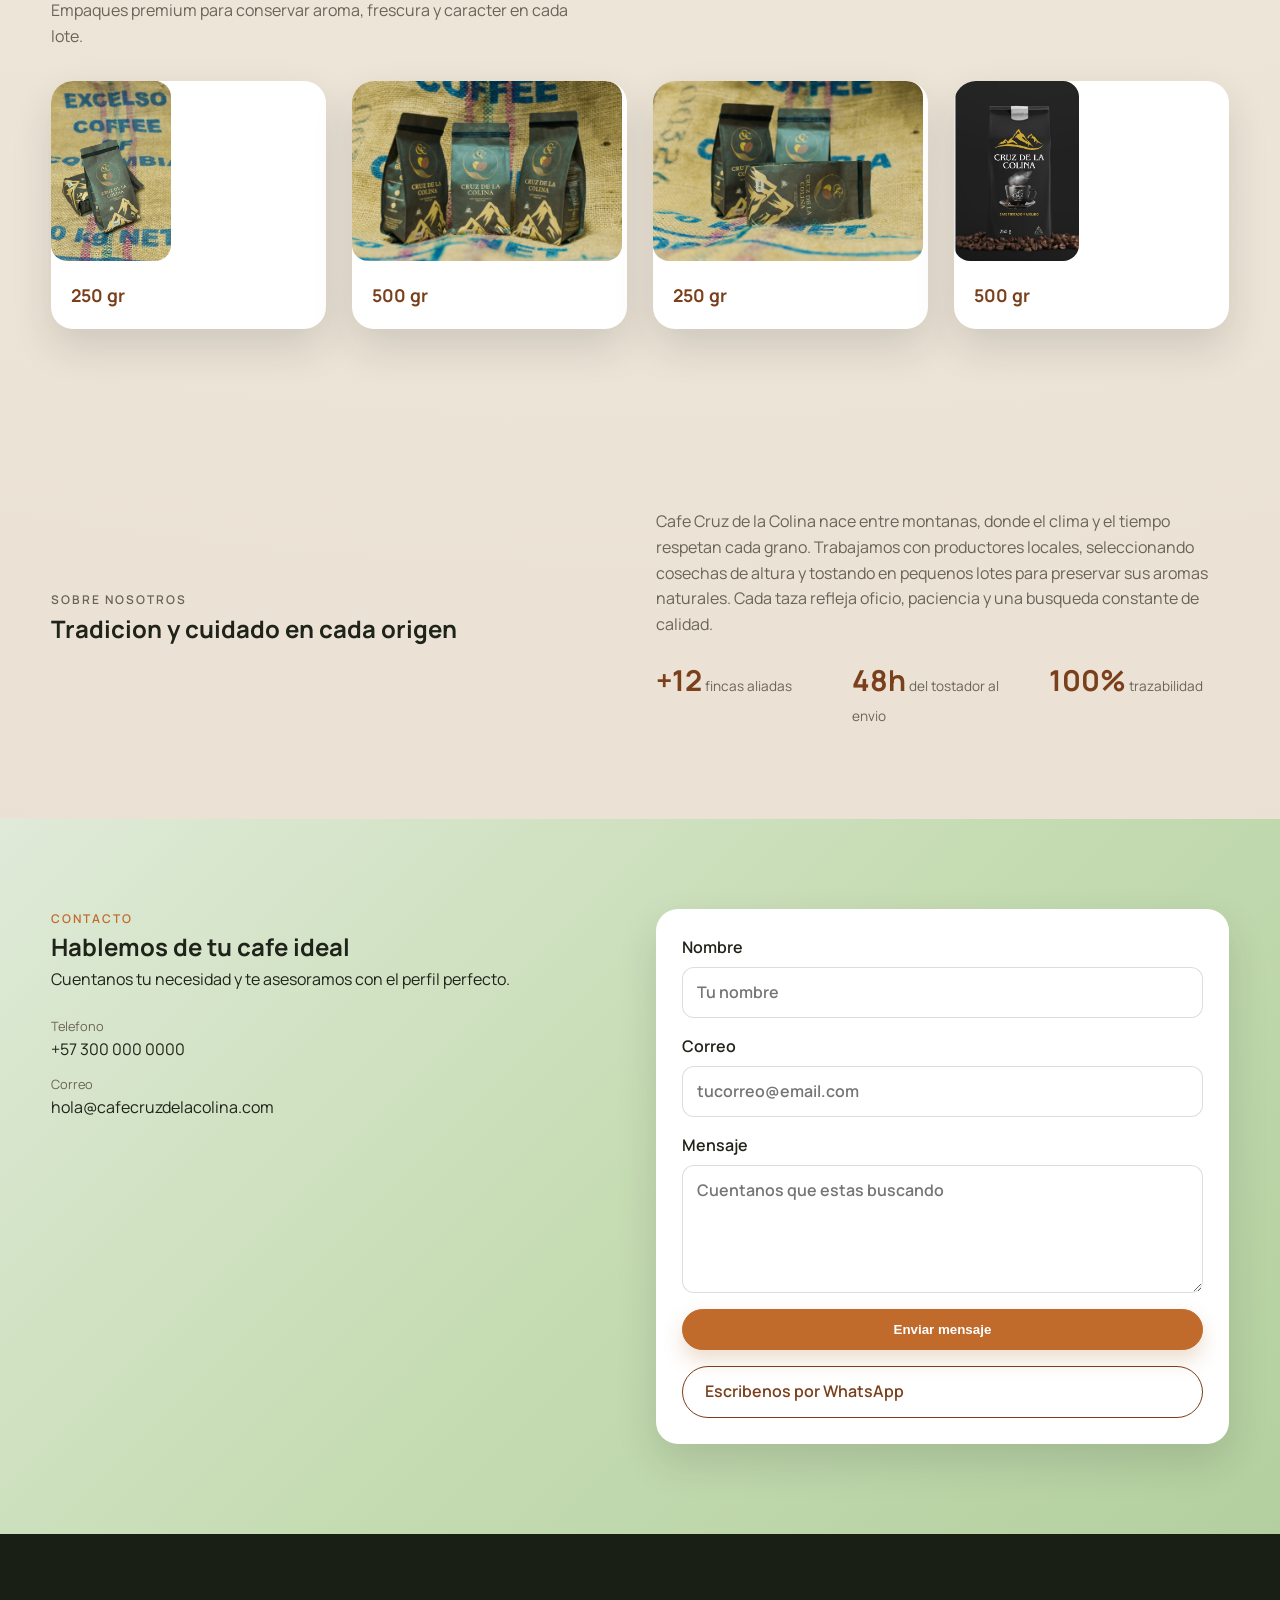
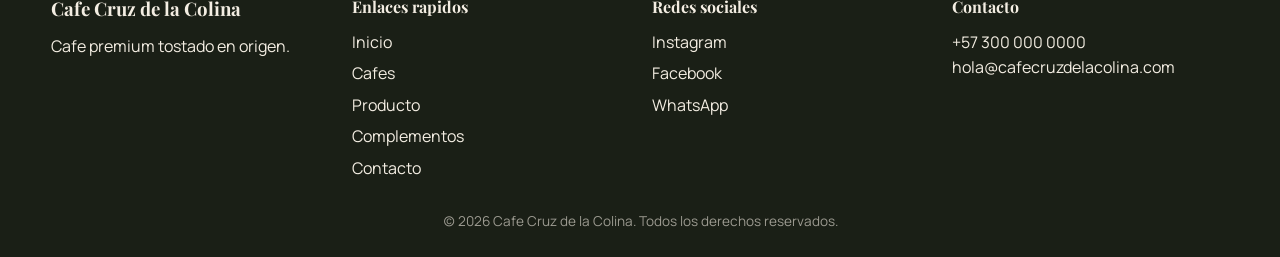
==== commit 96be5fa0: "Add files via upload" ====
--- a/index.html
+++ b/index.html
@@ -255,7 +255,7 @@
               </div>
             </div>
           </div>
-          <form class="contact-form">
+          <form class="contact-form" action="https://formspree.io/f/xqeydree" method="POST">
             <label>
               <span data-i18n="contact.name">Nombre</span>
               <input type="text" name="nombre" placeholder="Tu nombre" required />
@@ -269,6 +269,7 @@
               <textarea name="mensaje" rows="4" placeholder="Cuentanos que estas buscando" required></textarea>
             </label>
             <button class="btn primary" type="submit" data-i18n="contact.send">Enviar mensaje</button>
+            <a class="btn ghost" href="https://wa.me/573170257699" target="_blank" rel="noreferrer">Escribenos por WhatsApp</a>
           </form>
         </div>
       </section>
--- a/styles.css
+++ b/styles.css
@@ -300,8 +300,19 @@
   border-color: rgba(255, 255, 255, 0.5);
 }
 
+.contact-form .btn.ghost {
+  color: var(--accent-dark);
+  border-color: var(--accent-dark);
+}
+
 .btn.ghost:hover {
   border-color: #fff;
+}
+
+.contact-form .btn.ghost:hover {
+  color: #fff;
+  background: var(--accent-dark);
+  border-color: var(--accent-dark);
 }
 
 .hero-meta {
